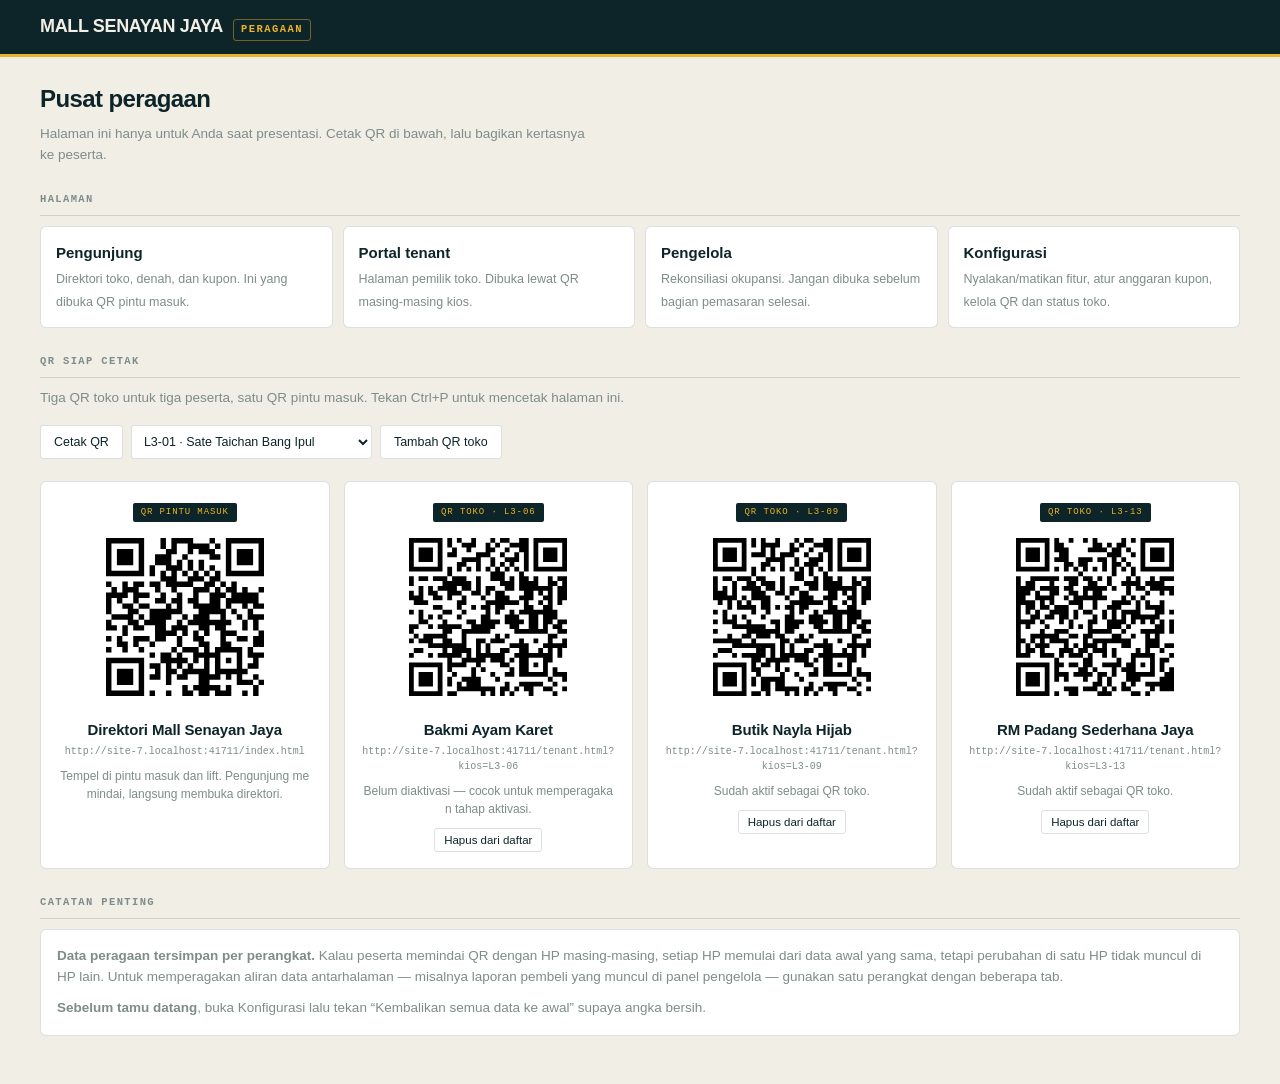
==== demo.html @ 0d23450a "Add files via upload" ====
<!DOCTYPE html>
<html lang="id">
<head>
<meta charset="UTF-8">
<meta name="viewport" content="width=device-width, initial-scale=1">
<title>Pusat Peragaan — Direktori Mall</title>
<link rel="stylesheet" href="assets/style.css">
</head>
<body>
<div id="top"></div>
<div class="wrap">
  <h1 style="font-size:24px;margin-bottom:6px">Pusat peragaan</h1>
  <p class="admin-sub">Halaman ini hanya untuk Anda saat presentasi. Cetak QR di bawah, lalu bagikan kertasnya ke peserta.</p>

  <div class="sec-h">HALAMAN</div>
  <div class="navgrid">
    <a href="index.html"><b>Pengunjung</b><span>Direktori toko, denah, dan kupon. Ini yang dibuka QR pintu masuk.</span></a>
    <a href="tenant.html?kios=L3-06"><b>Portal tenant</b><span>Halaman pemilik toko. Dibuka lewat QR masing-masing kios.</span></a>
    <a href="pengelola.html"><b>Pengelola</b><span>Rekonsiliasi okupansi. Jangan dibuka sebelum bagian pemasaran selesai.</span></a>
    <a href="setup.html"><b>Konfigurasi</b><span>Nyalakan/matikan fitur, atur anggaran kupon, kelola QR dan status toko.</span></a>
  </div>

  <div class="sec-h">QR SIAP CETAK</div>
  <p class="empty-note noprint" style="margin-bottom:14px">Tiga QR toko untuk tiga peserta, satu QR pintu masuk. Tekan Ctrl+P untuk mencetak halaman ini.</p>
  <div class="admin-tools noprint">
    <button class="tbtn" onclick="window.print()">Cetak QR</button>
    <select id="pick" class="tbtn" style="padding:8px"></select>
    <button class="tbtn" id="add">Tambah QR toko</button>
  </div>
  <div class="qgrid" id="qgrid"></div>

  <div class="sec-h noprint">CATATAN PENTING</div>
  <div class="card noprint">
    <p class="empty-note" style="margin-bottom:10px"><b>Data peragaan tersimpan per perangkat.</b>
    Kalau peserta memindai QR dengan HP masing-masing, setiap HP memulai dari data awal yang sama, tetapi perubahan di satu HP tidak muncul di HP lain.
    Untuk memperagakan aliran data antarhalaman — misalnya laporan pembeli yang muncul di panel pengelola — gunakan satu perangkat dengan beberapa tab.</p>
    <p class="empty-note"><b>Sebelum tamu datang</b>, buka Konfigurasi lalu tekan “Kembalikan semua data ke awal” supaya angka bersih.</p>
  </div>
</div>
<script src="assets/qrcode.js"></script>
<script src="assets/data.js"></script>
<script src="assets/app.js"></script>
<script>
document.getElementById('top').innerHTML=topbar({tag:'PERAGAAN'});
const DEFAULT_KIOS=['L3-06','L3-09','L3-13'];
let list=DB.get('demoQR',DEFAULT_KIOS);

const pick=document.getElementById('pick');
units().filter(u=>u.sis==='aktif').forEach(u=>pick.innerHTML+=`<option value="${u.u}">${u.u} · ${u.n}</option>`);

function render(){
  const items=[{role:'QR PINTU MASUK',nama:'Direktori '+cfg().namaMall,link:baseURL()+'index.html',
    note:'Tempel di pintu masuk dan lift. Pengunjung memindai, langsung membuka direktori.'}];
  list.forEach(code=>{const u=unit(code);if(!u||u.sis!=='aktif')return;
    items.push({role:'QR TOKO · '+code,nama:u.n,link:baseURL()+'tenant.html?kios='+code,
      note:u.qr==='belum'?'Belum diaktivasi — cocok untuk memperagakan tahap aktivasi.':'Sudah aktif sebagai QR toko.',code:code})});
  document.getElementById('qgrid').innerHTML=items.map(i=>`<div class="qitem">
    <span class="role">${i.role}</span>
    <div class="qsvg">${qrSvg(i.link,6)}</div>
    <h4>${esc(i.nama)}</h4>
    <p>${esc(i.link)}</p>
    <p style="margin-top:8px;font-family:var(--sans);font-size:12px;color:var(--mute)">${i.note}</p>
    ${i.code?`<button class="mini noprint" style="margin-top:10px" data-rm="${i.code}">Hapus dari daftar</button>`:''}
  </div>`).join('');
  document.querySelectorAll('[data-rm]').forEach(b=>b.onclick=()=>{
    list=list.filter(c=>c!==b.dataset.rm);DB.set('demoQR',list);render()});
}
document.getElementById('add').onclick=()=>{
  const v=pick.value;if(list.indexOf(v)>-1){toast('Sudah ada di daftar.');return}
  list.push(v);DB.set('demoQR',list);render();toast('QR '+v+' ditambahkan.')};
render();
</script>
</body>
</html>
---- assets/style.css ----
:root{--ink:#0D2429;--ink-2:#16383E;--ink-3:#1E4A50;--paper:#F1EEE5;--white:#fff;
 --signal:#E9B429;--flag:#B8563F;--sea:#2F8F82;--mute:#7E8C8A;--line:rgba(13,36,41,.14);--r:3px;
 --sans:-apple-system,BlinkMacSystemFont,'Segoe UI',Roboto,'Helvetica Neue',Arial,sans-serif;
 --mono:ui-monospace,'SF Mono',SFMono-Regular,Menlo,Consolas,'Liberation Mono',monospace}
*{box-sizing:border-box;margin:0;padding:0}
html{-webkit-text-size-adjust:100%}
body{background:var(--paper);color:var(--ink);font-family:var(--sans);font-size:15px;line-height:1.5}
.mono{font-family:var(--mono)}
h1,h2,h3{font-weight:800;letter-spacing:-.025em}
a{color:inherit}
/* ---------- topbar ---------- */
.topbar{position:sticky;top:0;z-index:40;background:var(--ink);color:var(--paper);border-bottom:3px solid var(--signal)}
.topbar-in{max-width:1240px;margin:0 auto;padding:13px 20px;display:flex;align-items:center;gap:16px;flex-wrap:wrap}
.brand{display:flex;align-items:baseline;gap:10px;flex:1 1 auto;min-width:0}
.brand-mark{font-weight:800;font-size:18px;letter-spacing:-.02em;white-space:nowrap;text-decoration:none}
.brand-floor{font-family:var(--mono);font-size:10.5px;font-weight:700;letter-spacing:.14em;color:var(--signal);
 border:1px solid rgba(233,180,41,.45);padding:2px 7px;border-radius:var(--r);white-space:nowrap}
.searchwrap{position:relative;flex:1 1 250px;max-width:380px}
#q{width:100%;padding:10px 12px 10px 34px;background:var(--ink-2);color:var(--paper);border:1px solid var(--ink-3);
 border-radius:var(--r);font-family:inherit;font-size:14px}
#q::placeholder{color:rgba(241,238,229,.45)}
#q:focus{outline:2px solid var(--signal);outline-offset:1px;border-color:transparent}
.searchwrap svg{position:absolute;left:11px;top:12px;opacity:.5}
.demobar{background:#3B2E05;color:var(--signal);font-family:var(--mono);font-size:11px;letter-spacing:.06em;
 padding:9px 20px;text-align:center;border-bottom:1px solid rgba(233,180,41,.3);line-height:1.55}
.demobar b{color:#FFD866}
.demobar a{color:#FFD866}
/* ---------- layout ---------- */
.shell{max-width:1240px;margin:0 auto;padding:20px;display:grid;grid-template-columns:minmax(0,1.3fr) minmax(0,1fr);gap:20px;align-items:start}
@media(max-width:900px){.shell{grid-template-columns:1fr;padding:14px}}
.wrap{max-width:1240px;margin:0 auto;padding:24px 20px 48px}
.wrap.narrow{max-width:880px}
.grid2{display:grid;grid-template-columns:minmax(0,1fr) minmax(0,1fr);gap:16px;align-items:start}
@media(max-width:820px){.grid2{grid-template-columns:1fr}}
/* ---------- denah ---------- */
.plan-card{background:var(--ink);border-radius:6px;padding:15px;position:sticky;top:74px}
@media(max-width:900px){.plan-card{position:static}}
.plan-head{display:flex;justify-content:space-between;align-items:flex-end;margin-bottom:11px;gap:10px;flex-wrap:wrap}
.plan-title{font-weight:700;font-size:14px;color:var(--paper)}
.plan-sub{font-family:var(--mono);font-size:10px;color:rgba(241,238,229,.5);letter-spacing:.1em}
.legend{display:flex;gap:12px;flex-wrap:wrap}
.lg{display:flex;align-items:center;gap:5px;font-size:10px;color:rgba(241,238,229,.6);font-family:var(--mono)}
.lg i{width:9px;height:9px;border-radius:1px;display:block}
.viewtog{display:flex;margin-bottom:11px;border:1px solid rgba(241,238,229,.2);border-radius:3px;overflow:hidden}
.viewtog button{flex:1;background:transparent;border:0;color:rgba(241,238,229,.55);font-family:var(--mono);
 font-size:10.5px;letter-spacing:.08em;padding:7px;cursor:pointer}
.viewtog button.on{background:var(--signal);color:var(--ink);font-weight:700}
.plan{display:grid;grid-template-columns:repeat(12,1fr);gap:4px;background:var(--ink-2);padding:8px;border-radius:4px}
.unit{border:0;border-radius:2px;cursor:pointer;background:var(--paper);color:var(--ink);font-family:var(--mono);
 display:flex;flex-direction:column;justify-content:space-between;padding:5px 6px;text-align:left;min-height:54px;
 position:relative;overflow:hidden;transition:box-shadow .16s,transform .16s}
.unit:hover{transform:translateY(-2px);box-shadow:0 4px 0 rgba(233,180,41,.9)}
.unit:focus-visible{outline:2px solid var(--signal);outline-offset:2px}
.unit .code{font-size:9.5px;font-weight:700;letter-spacing:.05em;opacity:.5}
.unit .nm{font-family:var(--sans);font-size:10.5px;line-height:1.2;font-weight:600;overflow:hidden;
 display:-webkit-box;-webkit-line-clamp:2;-webkit-box-orient:vertical}
.unit.vacant{background:var(--ink-3);color:rgba(241,238,229,.4);border:1px dashed rgba(241,238,229,.18)}
.unit.vacant .nm{font-weight:400;font-style:italic}
.unit.sel{box-shadow:0 0 0 2px var(--signal),0 4px 0 rgba(233,180,41,.9)}
.unit .cat-bar{position:absolute;left:0;top:0;bottom:0;width:3px;background:var(--sea)}
.unit.fnb .cat-bar{background:var(--signal)}
.unit.jasa .cat-bar{background:#7C6BD6}
.unit.vacant .cat-bar{display:none}
.fixture{border-radius:2px;border:1px dashed rgba(241,238,229,.2);color:rgba(241,238,229,.42);font-family:var(--mono);
 font-size:9.5px;letter-spacing:.1em;display:flex;align-items:center;justify-content:center;text-align:center;padding:4px}
.corridor{grid-column:1/-1;height:16px;display:flex;align-items:center;justify-content:center;font-family:var(--mono);
 font-size:8.5px;letter-spacing:.35em;color:rgba(241,238,229,.22)}
@keyframes flash{0%,100%{box-shadow:0 0 0 2px var(--signal)}50%{box-shadow:0 0 0 7px rgba(233,180,41,.9)}}
.unit.flash{animation:flash .5s ease-in-out 4;z-index:3;background:var(--signal)!important;color:var(--ink)!important}
.unit.flash .code{opacity:.75}
@media(prefers-reduced-motion:reduce){.unit.flash{animation:none;box-shadow:0 0 0 4px var(--signal)}}
#planList{display:none;flex-direction:column;gap:3px}
#planList button{display:flex;gap:10px;align-items:center;background:var(--ink-2);border:0;border-left:3px solid var(--sea);
 border-radius:3px;padding:10px 11px;text-align:left;cursor:pointer;font-family:inherit;color:var(--paper);width:100%}
#planList button.fnb{border-left-color:var(--signal)}#planList button.jasa{border-left-color:#7C6BD6}
#planList button.vacant{border-left-color:rgba(241,238,229,.2);opacity:.5}
#planList .lc{font-family:var(--mono);font-size:11px;font-weight:700;color:var(--signal);width:50px;flex:none}
#planList .ln{font-size:14px;font-weight:600}
#planList .lk{font-size:11.5px;color:rgba(241,238,229,.5)}
/* ---------- kartu ---------- */
.card{background:var(--white);border:1px solid var(--line);border-radius:6px;padding:16px}
.card+.card{margin-top:16px}
.card-lbl{font-family:var(--mono);font-size:10px;font-weight:700;letter-spacing:.16em;color:var(--mute);margin-bottom:11px}
.panel{display:flex;flex-direction:column;gap:16px}
h2.detail-name{font-size:25px;line-height:1.1;margin-bottom:6px}
.chips{display:flex;gap:6px;flex-wrap:wrap;margin-bottom:11px}
.chip{font-family:var(--mono);font-size:10px;letter-spacing:.05em;padding:3px 8px;border-radius:20px;background:var(--paper);border:1px solid var(--line)}
.chip.open{background:rgba(47,143,130,.12);border-color:rgba(47,143,130,.35);color:#22685E}
.chip.hot{background:rgba(233,180,41,.2);border-color:rgba(233,180,41,.5);color:#6B5208}
.kv{display:grid;grid-template-columns:78px 1fr;gap:6px 12px;font-size:13.5px;margin-bottom:13px}
.kv dt{color:var(--mute);font-size:12px;padding-top:1px}
.arah{background:var(--paper);border-left:3px solid var(--ink);padding:10px 12px;border-radius:2px;font-size:13.5px;line-height:1.5;margin-bottom:13px}
.arah b{font-family:var(--mono);font-size:9.5px;letter-spacing:.12em;color:var(--mute);display:block;margin-bottom:4px}
.promo-line{background:rgba(233,180,41,.18);border-left:3px solid var(--signal);padding:8px 10px;border-radius:2px;font-size:13px;margin-bottom:12px}
.promo-line small{display:block;font-family:var(--mono);font-size:10px;color:#6B5208;margin-top:3px;letter-spacing:.05em}
.empty-note{font-size:13.5px;color:var(--mute);line-height:1.55}
/* ---------- tombol & isian ---------- */
.btn{display:inline-block;width:100%;text-align:center;background:var(--ink);color:var(--paper);border:0;border-radius:var(--r);
 padding:11px 14px;font-family:inherit;font-size:14px;font-weight:600;cursor:pointer;transition:background .15s;text-decoration:none}
.btn:hover{background:var(--ink-2)}
.btn.alt{background:var(--signal);color:var(--ink)}.btn.alt:hover{background:#d5a316}
.btn.ghost{background:transparent;color:var(--mute);border:1px solid var(--line);font-weight:500;font-size:13px;padding:9px}
.btn.ghost:hover{background:var(--paper);color:var(--ink)}
.btn.danger{background:var(--flag)}
.btn.auto{width:auto}
.tbtn{background:var(--white);border:1px solid var(--line);border-radius:3px;padding:8px 13px;font-family:inherit;
 font-size:12.5px;cursor:pointer;color:var(--ink);text-decoration:none;display:inline-block}
.tbtn:hover{background:var(--paper)}
.field{margin-bottom:9px}
.field label{display:block;font-size:11px;font-family:var(--mono);letter-spacing:.07em;margin-bottom:4px;color:var(--mute)}
.field input,.field select{width:100%;padding:9px 10px;border:1px solid rgba(13,36,41,.22);border-radius:var(--r);
 background:var(--white);font-family:inherit;font-size:14px;color:var(--ink)}
.field input:focus,.field select:focus{outline:2px solid var(--ink)}
/* ---------- daftar hasil ---------- */
.results{display:flex;flex-direction:column;gap:2px}
.res{display:flex;gap:11px;align-items:flex-start;padding:9px 8px;border-radius:var(--r);cursor:pointer;border:0;background:transparent;text-align:left;width:100%;font-family:inherit}
.res:hover{background:var(--paper)}
.res .rc{font-family:var(--mono);font-size:11px;font-weight:700;color:var(--mute);width:52px;flex:none;padding-top:2px}
.res .rn{font-size:14px;font-weight:600;line-height:1.25}
.res .rk{font-size:11.5px;color:var(--mute)}
.res .rp{font-size:11.5px;color:#6B5208;background:rgba(233,180,41,.2);display:inline-block;padding:1px 6px;border-radius:10px;margin-top:3px}
.res .sor{font-family:var(--mono);font-size:8.5px;letter-spacing:.1em;color:#6B5208;border:1px solid rgba(233,180,41,.6);padding:1px 5px;border-radius:2px;margin-left:6px;vertical-align:2px}
/* ---------- kupon ---------- */
.reward{background:var(--signal);border-radius:6px;padding:16px}
.reward .field label{color:#4A3B08}
.reward .field input{background:rgba(255,255,255,.85)}
.reward-hero{display:flex;align-items:baseline;gap:10px;margin-bottom:4px;flex-wrap:wrap}
.reward-hero b{font-size:30px;font-weight:800;letter-spacing:-.03em;line-height:1}
.reward-hero span{font-size:15px;font-weight:600}
.reward>p{font-size:13.5px;line-height:1.45;margin-bottom:13px;color:#3E3208}
.quota{font-family:var(--mono);font-size:10px;letter-spacing:.07em;color:#4A3B08;margin-bottom:11px}
.tabs{display:flex;margin-bottom:13px;border-bottom:1px solid rgba(13,36,41,.25);flex-wrap:wrap}
.tab{background:transparent;border:0;border-bottom:2px solid transparent;padding:7px 12px;font-family:var(--mono);
 font-size:10.5px;letter-spacing:.06em;color:#6B5208;cursor:pointer;margin-bottom:-1px}
.tab.on{border-bottom-color:var(--ink);color:var(--ink);font-weight:700}
.scanner{background:rgba(13,36,41,.9);border-radius:4px;padding:22px 16px;text-align:center;margin-bottom:11px}
.scanner .frame{width:96px;height:96px;margin:0 auto 12px;border:2px solid var(--signal);border-radius:6px;
 display:flex;align-items:center;justify-content:center;font-size:30px;position:relative;overflow:hidden}
.scanner .frame:after{content:'';position:absolute;left:0;right:0;height:2px;background:var(--signal);
 box-shadow:0 0 10px var(--signal);animation:sc 2.1s ease-in-out infinite}
@keyframes sc{0%,100%{top:6%}50%{top:90%}}
@media(prefers-reduced-motion:reduce){.scanner .frame:after{animation:none;top:50%}}
.scanner p{color:rgba(241,238,229,.6);font-family:var(--mono);font-size:10.5px;letter-spacing:.07em;line-height:1.6}
.scanres{background:rgba(255,255,255,.85);border-radius:4px;padding:12px;margin-bottom:11px;font-size:13.5px}
.scanres b{display:block;font-family:var(--mono);font-size:9.5px;letter-spacing:.12em;color:#6B5208;margin-bottom:4px}
.proof{display:flex;gap:8px;margin-bottom:9px;flex-wrap:wrap}
.proof button{flex:1 1 130px;background:rgba(255,255,255,.5);border:1px dashed rgba(13,36,41,.35);border-radius:var(--r);
 padding:12px 10px;font-family:inherit;font-size:12.5px;color:#3E3208;cursor:pointer;line-height:1.4;text-align:center}
.proof button.on{background:var(--ink);color:var(--paper);border-style:solid;border-color:var(--ink)}
.privacy{font-size:11px;color:#4A3B08;line-height:1.5;margin-top:9px;opacity:.85}
/* ---------- portal tenant ---------- */
.t-head{display:flex;justify-content:space-between;align-items:flex-end;gap:16px;flex-wrap:wrap;margin-bottom:18px}
.t-title{font-size:29px;letter-spacing:-.028em;line-height:1.05;font-weight:800}
.t-sub{font-family:var(--mono);font-size:11px;letter-spacing:.1em;color:var(--mute);margin-top:5px}
.tier-badge{font-family:var(--mono);font-size:10px;font-weight:700;letter-spacing:.1em;padding:5px 10px;border-radius:3px;
 background:var(--ink);color:var(--signal);border:0;cursor:pointer}
.qcard{background:var(--ink);color:var(--paper);border-radius:6px;padding:18px;margin-bottom:16px;display:flex;gap:20px;flex-wrap:wrap;align-items:flex-start}
.qrhold{width:118px;flex:none;background:var(--paper);border-radius:4px;padding:8px}
.qrhold svg{display:block;width:100%;height:auto}
.qrhold.locked{opacity:.3}
.qrinfo{flex:1;min-width:210px}
.qrstate{font-family:var(--mono);font-size:10px;font-weight:700;letter-spacing:.12em;padding:3px 8px;border-radius:2px;display:inline-block;margin-bottom:9px}
.qrstate.s1{background:var(--signal);color:var(--ink)}
.qrstate.s2{background:rgba(47,143,130,.22);color:#7FD8C6;border:1px solid rgba(47,143,130,.5)}
.qrstate.s0{background:rgba(184,86,63,.2);color:#F0A08A;border:1px solid rgba(184,86,63,.5)}
.qrinfo h3{font-size:19px;margin-bottom:6px}
.qrinfo p{font-size:13.5px;color:rgba(241,238,229,.68);line-height:1.5;margin-bottom:11px;max-width:56ch}
.qrmeta{display:flex;gap:20px;flex-wrap:wrap;margin-bottom:12px}
.qrmeta div b{font-size:21px;font-weight:800;display:block;line-height:1}
.qrmeta div span{font-family:var(--mono);font-size:9px;letter-spacing:.1em;color:rgba(241,238,229,.5);display:block;margin-top:5px}
.qrbtn{background:var(--signal);color:var(--ink);border:0;border-radius:3px;padding:9px 15px;font-family:inherit;font-size:13.5px;font-weight:600;cursor:pointer;text-decoration:none;display:inline-block}
.qrbtn.g{background:transparent;color:rgba(241,238,229,.7);border:1px solid rgba(241,238,229,.3)}
.metric{display:flex;gap:20px;flex-wrap:wrap;margin-bottom:15px}
.metric div b{font-size:29px;font-weight:800;letter-spacing:-.03em;display:block;line-height:1}
.metric div span{font-family:var(--mono);font-size:9.5px;letter-spacing:.09em;color:var(--mute);display:block;margin-top:5px}
.metric div em{font-style:normal;font-size:11px;display:block;margin-top:3px;font-weight:600}
.up{color:#22685E}.down{color:var(--flag)}
.kw{display:flex;justify-content:space-between;gap:10px;padding:7px 0;border-bottom:1px solid var(--line);font-size:13.5px}
.kw:last-child{border:0}
.kw b{font-family:var(--mono);font-size:12px;color:var(--mute);font-weight:700}
.nb{display:flex;justify-content:space-between;align-items:center;gap:10px;padding:9px 0;border-bottom:1px solid var(--line);font-size:13.5px;flex-wrap:wrap}
.nb:last-of-type{border:0}
.nb .nbu{font-family:var(--mono);font-size:11px;color:var(--mute);font-weight:700}
.nb input{max-width:200px;padding:7px 9px;border:1px solid var(--line);border-radius:3px;font-family:inherit;font-size:13px}
/* ---------- pengelola ---------- */
.admin-h{font-size:24px;margin-bottom:5px}
.admin-sub{font-size:13.5px;color:var(--mute);margin-bottom:6px;max-width:74ch;line-height:1.6}
.admin-tools{display:flex;gap:8px;flex-wrap:wrap;margin:16px 0 22px}
.money{background:var(--white);border:1px solid var(--line);border-left:3px solid var(--signal);border-radius:4px;padding:16px 18px;margin-bottom:20px}
.money b{display:block;font-size:31px;font-weight:800;letter-spacing:-.03em;line-height:1;margin-bottom:7px}
.money span{font-size:13px;color:var(--mute);line-height:1.55;display:block;max-width:70ch}
.stats{display:grid;grid-template-columns:repeat(auto-fit,minmax(140px,1fr));gap:1px;background:var(--line);
 border:1px solid var(--line);border-radius:4px;overflow:hidden;margin-bottom:9px}
.stat{background:var(--white);padding:14px 15px}
.stat b{display:block;font-size:29px;font-weight:800;line-height:1;letter-spacing:-.03em}
.stat span{font-family:var(--mono);font-size:9.5px;letter-spacing:.09em;color:var(--mute);display:block;margin-top:7px;line-height:1.5}
.reconcile{font-size:12.5px;color:var(--mute);line-height:1.6;margin-bottom:24px;max-width:78ch}
.sec-h{font-family:var(--mono);font-size:10.5px;font-weight:700;letter-spacing:.13em;color:var(--mute);
 margin:26px 0 10px;padding-bottom:7px;border-bottom:1px solid var(--line)}
.row{background:var(--white);border:1px solid var(--line);border-radius:4px;margin-bottom:6px;overflow:hidden}
.row.done{opacity:.5}
.row-h{display:flex;align-items:center;gap:12px;padding:12px 14px;cursor:pointer;background:transparent;border:0;width:100%;text-align:left;font-family:inherit}
.row-h:hover{background:#FAF8F3}
.row-u{font-family:var(--mono);font-size:12.5px;font-weight:700;width:64px;flex:none}
.row-k{flex:1;font-size:13.5px;min-width:120px}
.row-v{font-family:var(--mono);font-size:12.5px;color:var(--mute);white-space:nowrap}
.row-s{font-family:var(--mono);font-size:9.5px;letter-spacing:.06em;padding:3px 8px;border-radius:2px;white-space:nowrap;
 background:var(--paper);border:1px solid var(--line);color:var(--mute)}
.row-s.hi{border-color:rgba(184,86,63,.4);color:var(--flag);background:rgba(184,86,63,.07)}
.row-c{font-family:var(--mono);font-size:11px;color:var(--mute);width:14px;flex:none}
.row-b{padding:0 14px 14px;border-top:1px solid var(--line);display:none}
.row.open .row-b{display:block}
.row-b h4{font-size:16px;font-weight:700;margin:13px 0 6px;letter-spacing:-.01em}
.row-w{font-size:13px;color:var(--mute);line-height:1.6;margin-bottom:12px;max-width:82ch}
.evid{display:flex;flex-direction:column;gap:4px;margin-bottom:12px}
.ev{display:flex;gap:10px;align-items:baseline;font-size:12.5px;padding:6px 9px;background:#FAF8F3;border-radius:3px;border-left:2px solid var(--line)}
.ev.k{border-left-color:var(--sea)}.ev.s{border-left-color:var(--signal)}
.ev b{font-family:var(--mono);font-size:9px;letter-spacing:.07em;color:var(--mute);width:78px;flex:none}
.ev em{font-style:normal;font-family:var(--mono);font-size:8.5px;letter-spacing:.06em;color:var(--mute);margin-left:auto;flex:none;padding-left:10px}
.rowacts{display:flex;gap:7px;flex-wrap:wrap}
.gapline{font-size:12.5px;color:var(--mute);margin-top:16px;line-height:1.6;max-width:76ch;border-left:2px solid var(--signal);padding-left:12px}
.zero{display:flex;justify-content:space-between;align-items:center;gap:14px;padding:10px 0;border-bottom:1px solid var(--line)}
.zero .zq{font-size:15px;font-weight:600}
.zero .zn{font-family:var(--mono);font-size:13px;color:var(--mute);white-space:nowrap}
.zero.fresh .zq:after{content:'BARU';font-family:var(--mono);font-size:8.5px;letter-spacing:.1em;background:var(--signal);
 color:var(--ink);padding:2px 5px;border-radius:2px;margin-left:8px;vertical-align:2px}
/* ---------- setup ---------- */
.toggle{display:flex;justify-content:space-between;align-items:center;gap:14px;padding:12px 0;border-bottom:1px solid var(--line);flex-wrap:wrap}
.toggle:last-child{border:0}
.toggle .tl{flex:1;min-width:180px}
.toggle .tl b{display:block;font-size:14px;font-weight:600}
.toggle .tl span{font-size:12px;color:var(--mute);line-height:1.5;display:block;margin-top:2px}
.sw{width:46px;height:26px;border-radius:20px;background:var(--line);border:0;position:relative;cursor:pointer;flex:none;transition:background .18s}
.sw:after{content:'';position:absolute;top:3px;left:3px;width:20px;height:20px;border-radius:50%;background:var(--white);transition:left .18s;box-shadow:0 1px 3px rgba(0,0,0,.25)}
.sw.on{background:var(--sea)}
.sw.on:after{left:23px}
.ktab{width:100%;border-collapse:collapse;font-size:13.5px}
.ktab th{text-align:left;font-family:var(--mono);font-size:9.5px;letter-spacing:.1em;color:var(--mute);padding:8px 8px;border-bottom:1px solid var(--line);font-weight:700}
.ktab td{padding:9px 8px;border-bottom:1px solid var(--line);vertical-align:middle}
.ktab tr.off{opacity:.45}
.ktab .u{font-family:var(--mono);font-size:12px;font-weight:700;white-space:nowrap}
.pill{font-family:var(--mono);font-size:9px;letter-spacing:.06em;padding:3px 7px;border-radius:2px;white-space:nowrap;border:1px solid var(--line);background:var(--paper);color:var(--mute)}
.pill.ok{border-color:rgba(47,143,130,.4);color:#22685E;background:rgba(47,143,130,.1)}
.pill.warn{border-color:rgba(233,180,41,.5);color:#6B5208;background:rgba(233,180,41,.15)}
.pill.no{border-color:rgba(184,86,63,.4);color:var(--flag);background:rgba(184,86,63,.08)}
.mini{background:transparent;border:1px solid var(--line);border-radius:3px;padding:5px 9px;font-family:inherit;font-size:11.5px;cursor:pointer;color:var(--ink);white-space:nowrap}
.mini:hover{background:var(--paper)}
.mini.d{color:var(--flag);border-color:rgba(184,86,63,.35)}
.tblwrap{overflow-x:auto}
/* ---------- QR / demo hub ---------- */
.qgrid{display:grid;grid-template-columns:repeat(auto-fill,minmax(230px,1fr));gap:14px}
.qitem{background:var(--white);border:1px solid var(--line);border-radius:6px;padding:16px;text-align:center}
.qitem .qsvg{background:var(--white);padding:6px;display:inline-block;width:170px}
.qitem .qsvg svg{display:block;width:100%;height:auto}
.qitem h4{font-size:15px;margin:10px 0 3px;letter-spacing:-.01em}
.qitem p{font-family:var(--mono);font-size:10px;color:var(--mute);word-break:break-all;line-height:1.5}
.qitem .role{font-family:var(--mono);font-size:9px;letter-spacing:.1em;color:var(--signal);background:var(--ink);padding:3px 8px;border-radius:2px;display:inline-block;margin-bottom:10px}
.navgrid{display:grid;grid-template-columns:repeat(auto-fit,minmax(200px,1fr));gap:10px;margin-bottom:26px}
.navgrid a{background:var(--white);border:1px solid var(--line);border-radius:6px;padding:15px;text-decoration:none;display:block}
.navgrid a:hover{border-color:var(--ink)}
.navgrid a b{display:block;font-size:15px;margin-bottom:3px}
.navgrid a span{font-size:12.5px;color:var(--mute);line-height:1.5}
/* ---------- toast ---------- */
#toast{position:fixed;left:50%;bottom:24px;transform:translate(-50%,90px);background:var(--ink);color:var(--paper);padding:13px 18px;
 border-radius:4px;border-left:3px solid var(--signal);font-size:13.5px;z-index:90;max-width:88vw;
 transition:transform .3s cubic-bezier(.2,.8,.3,1);box-shadow:0 8px 24px rgba(13,36,41,.28)}
#toast.on{transform:translate(-50%,0)}
/* ---------- gate ---------- */
.gate{max-width:340px;margin:70px auto;background:var(--white);border:1px solid var(--line);border-radius:6px;padding:24px}
.gate h2{font-size:20px;margin-bottom:6px}
.gate p{font-size:13px;color:var(--mute);line-height:1.55;margin-bottom:16px}
/* ---------- print ---------- */
@media print{
  .topbar,.demobar,#toast,.admin-tools,.noprint{display:none!important}
  body{background:#fff}
  .row-b{display:block!important}
  .qitem{break-inside:avoid;border-color:#999}
  .qgrid{grid-template-columns:repeat(2,1fr)}
}
/* ---------- HP ---------- */
@media(max-width:640px){
  .topbar-in{padding:11px 14px;gap:10px}
  .brand-mark{font-size:16px}
  .demobar{padding:8px 14px;font-size:10.5px}
  .wrap{padding:18px 14px 40px}
  .plan-card{padding:12px}
  #q,.field input,.field select,.nb input,input,select{font-size:16px}
  .nb input{max-width:100%;flex:1 1 140px}
  .tab{flex:1 1 auto;padding:11px 8px;text-align:center}
  .viewtog button{padding:11px 6px}
  .btn{padding:13px 14px}
  .tbtn{padding:11px 14px}
  .proof button{padding:14px 10px}
  .plan{gap:3px;padding:6px}
  .unit{min-height:46px;align-items:center;justify-content:center;padding:4px}
  .unit .nm{display:none}
  .unit .code{font-size:12.5px;font-weight:700;letter-spacing:0;opacity:1}
  .unit.vacant .code{opacity:.45}
  .qcard{padding:15px;gap:14px}
  .qrhold{width:92px;padding:6px}
  .qrinfo{min-width:0;flex:1 1 100%}
  .qrmeta{gap:15px}
  .qrmeta div b{font-size:18px}
  .metric{gap:14px}
  .metric div{flex:1 1 86px}
  .metric div b{font-size:23px}
  .reward{padding:14px}
  .reward-hero b{font-size:26px}
  .t-title{font-size:23px}
  h2.detail-name{font-size:21px}
  .admin-h{font-size:20px}
  .money b{font-size:25px}
  .stat b{font-size:23px}
  .row-h{flex-wrap:wrap;padding:12px;gap:9px}
  .row-c{order:1}.row-u{order:2;width:auto}.row-s{order:3;margin-left:auto}
  .row-k{order:4;flex:1 1 100%;min-width:0;font-size:14px;font-weight:600}
  .row-v{order:5;flex:1 1 100%}
  .row-b{padding:0 12px 12px}
  .ev{flex-wrap:wrap;gap:4px 10px}
  .ev b{width:auto}
  .ev em{margin-left:0;padding-left:0;flex-basis:100%}
  .rowacts .tbtn,.admin-tools .tbtn{flex:1 1 100%}
}
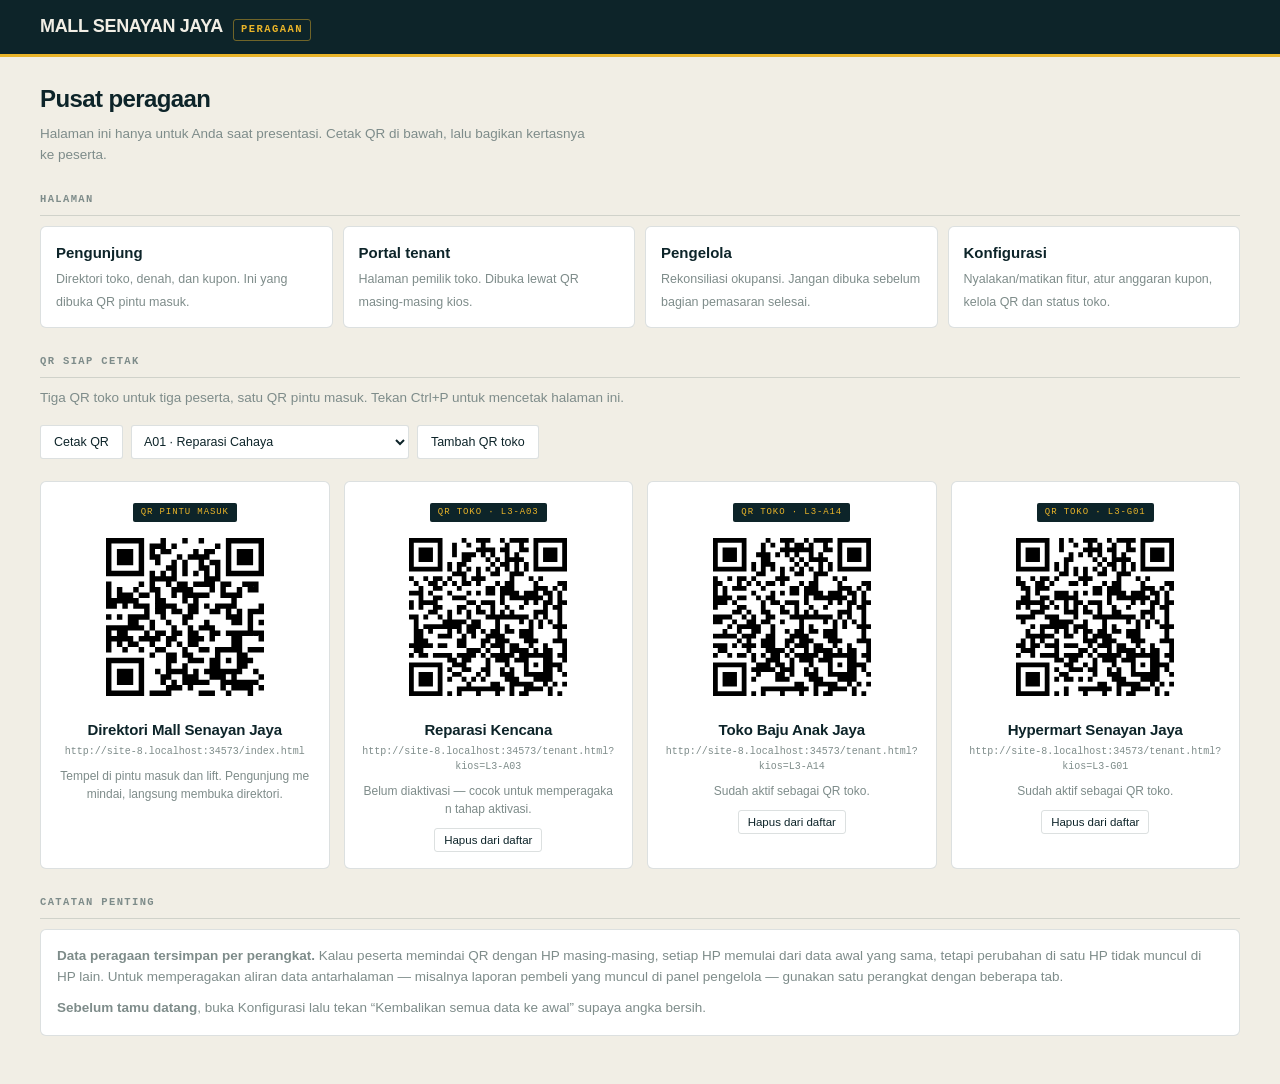
==== commit 8341a154: "Add files via upload" ====
--- a/demo.html
+++ b/demo.html
@@ -42,11 +42,14 @@
 <script src="assets/app.js"></script>
 <script>
 document.getElementById('top').innerHTML=topbar({tag:'PERAGAAN'});
-const DEFAULT_KIOS=['L3-06','L3-09','L3-13'];
+const _a=SEED_UNITS.filter(u=>u.sis==='aktif');
+const DEFAULT_KIOS=[(_a.find(u=>u.qr==='belum')||_a[0]).u,
+  (_a.find(u=>u.tier==='sorotan')||_a[1]).u,
+  (_a.find(u=>u.z==='G')||_a[2]).u];
 let list=DB.get('demoQR',DEFAULT_KIOS);
 
 const pick=document.getElementById('pick');
-units().filter(u=>u.sis==='aktif').forEach(u=>pick.innerHTML+=`<option value="${u.u}">${u.u} · ${u.n}</option>`);
+units().filter(u=>u.sis==='aktif').forEach(u=>pick.innerHTML+=`<option value="${u.u}">${u.u.replace('L3-','')} · ${u.n}</option>`);
 
 function render(){
   const items=[{role:'QR PINTU MASUK',nama:'Direktori '+cfg().namaMall,link:baseURL()+'index.html',
--- a/assets/style.css
+++ b/assets/style.css
@@ -45,30 +45,28 @@
 .viewtog button{flex:1;background:transparent;border:0;color:rgba(241,238,229,.55);font-family:var(--mono);
  font-size:10.5px;letter-spacing:.08em;padding:7px;cursor:pointer}
 .viewtog button.on{background:var(--signal);color:var(--ink);font-weight:700}
-.plan{display:grid;grid-template-columns:repeat(12,1fr);gap:4px;background:var(--ink-2);padding:8px;border-radius:4px}
-.unit{border:0;border-radius:2px;cursor:pointer;background:var(--paper);color:var(--ink);font-family:var(--mono);
- display:flex;flex-direction:column;justify-content:space-between;padding:5px 6px;text-align:left;min-height:54px;
- position:relative;overflow:hidden;transition:box-shadow .16s,transform .16s}
-.unit:hover{transform:translateY(-2px);box-shadow:0 4px 0 rgba(233,180,41,.9)}
-.unit:focus-visible{outline:2px solid var(--signal);outline-offset:2px}
-.unit .code{font-size:9.5px;font-weight:700;letter-spacing:.05em;opacity:.5}
-.unit .nm{font-family:var(--sans);font-size:10.5px;line-height:1.2;font-weight:600;overflow:hidden;
- display:-webkit-box;-webkit-line-clamp:2;-webkit-box-orient:vertical}
-.unit.vacant{background:var(--ink-3);color:rgba(241,238,229,.4);border:1px dashed rgba(241,238,229,.18)}
-.unit.vacant .nm{font-weight:400;font-style:italic}
-.unit.sel{box-shadow:0 0 0 2px var(--signal),0 4px 0 rgba(233,180,41,.9)}
-.unit .cat-bar{position:absolute;left:0;top:0;bottom:0;width:3px;background:var(--sea)}
-.unit.fnb .cat-bar{background:var(--signal)}
-.unit.jasa .cat-bar{background:#7C6BD6}
-.unit.vacant .cat-bar{display:none}
-.fixture{border-radius:2px;border:1px dashed rgba(241,238,229,.2);color:rgba(241,238,229,.42);font-family:var(--mono);
- font-size:9.5px;letter-spacing:.1em;display:flex;align-items:center;justify-content:center;text-align:center;padding:4px}
-.corridor{grid-column:1/-1;height:16px;display:flex;align-items:center;justify-content:center;font-family:var(--mono);
- font-size:8.5px;letter-spacing:.35em;color:rgba(241,238,229,.22)}
-@keyframes flash{0%,100%{box-shadow:0 0 0 2px var(--signal)}50%{box-shadow:0 0 0 7px rgba(233,180,41,.9)}}
-.unit.flash{animation:flash .5s ease-in-out 4;z-index:3;background:var(--signal)!important;color:var(--ink)!important}
-.unit.flash .code{opacity:.75}
-@media(prefers-reduced-motion:reduce){.unit.flash{animation:none;box-shadow:0 0 0 4px var(--signal)}}
+/* ---------- denah SVG ---------- */
+.plan-svg{width:100%;height:auto;display:block;background:var(--ink-2);border-radius:4px;max-height:78vh}
+.plan-svg .u{cursor:pointer;stroke:var(--ink-2);stroke-width:1.2;transition:opacity .18s}
+.plan-svg .u.fnb{fill:#E9B429}
+.plan-svg .u.ritel{fill:#2F8F82}
+.plan-svg .u.jasa{fill:#7C6BD6}
+.plan-svg .u.vacant{fill:#173F45;stroke:rgba(241,238,229,.28);stroke-dasharray:3 3}
+.plan-svg .u.dim{opacity:.16;pointer-events:none}
+.plan-svg .u:hover{stroke:var(--paper);stroke-width:2.4}
+.plan-svg .u.sel{stroke:var(--paper);stroke-width:2.8}
+.plan-svg .u.flash{fill:#FFD866;stroke:var(--paper);stroke-width:3.4;animation:svgflash .5s ease-in-out 4}
+@keyframes svgflash{0%,100%{opacity:1}50%{opacity:.45}}
+@media(prefers-reduced-motion:reduce){.plan-svg .u.flash{animation:none}}
+.plan-svg .fx{fill:rgba(241,238,229,.05);stroke:rgba(241,238,229,.22);stroke-dasharray:4 4}
+.plan-svg .fxt{fill:rgba(241,238,229,.45);font-family:var(--mono);letter-spacing:.12em;pointer-events:none}
+.plan-svg .ut{fill:var(--ink);font-family:var(--mono);font-weight:700;pointer-events:none}
+.plan-svg .u.vacant+.ut,.plan-svg .vacant~.ut{fill:var(--paper)}
+.zonebar{display:flex;gap:5px;flex-wrap:wrap;margin-bottom:11px}
+.zonebar button{background:transparent;border:1px solid rgba(241,238,229,.2);border-radius:3px;
+ color:rgba(241,238,229,.6);font-family:var(--mono);font-size:9.5px;letter-spacing:.05em;padding:6px 9px;cursor:pointer;white-space:nowrap}
+.zonebar button:hover{border-color:rgba(241,238,229,.5);color:var(--paper)}
+.zonebar button.on{background:var(--signal);color:var(--ink);border-color:var(--signal);font-weight:700}
 #planList{display:none;flex-direction:column;gap:3px}
 #planList button{display:flex;gap:10px;align-items:center;background:var(--ink-2);border:0;border-left:3px solid var(--sea);
  border-radius:3px;padding:10px 11px;text-align:left;cursor:pointer;font-family:inherit;color:var(--paper);width:100%}
@@ -291,11 +289,8 @@
   .btn{padding:13px 14px}
   .tbtn{padding:11px 14px}
   .proof button{padding:14px 10px}
-  .plan{gap:3px;padding:6px}
-  .unit{min-height:46px;align-items:center;justify-content:center;padding:4px}
-  .unit .nm{display:none}
-  .unit .code{font-size:12.5px;font-weight:700;letter-spacing:0;opacity:1}
-  .unit.vacant .code{opacity:.45}
+  .plan-svg{max-height:58vh}
+  .zonebar button{font-size:10.5px;padding:8px 10px}
   .qcard{padding:15px;gap:14px}
   .qrhold{width:92px;padding:6px}
   .qrinfo{min-width:0;flex:1 1 100%}
